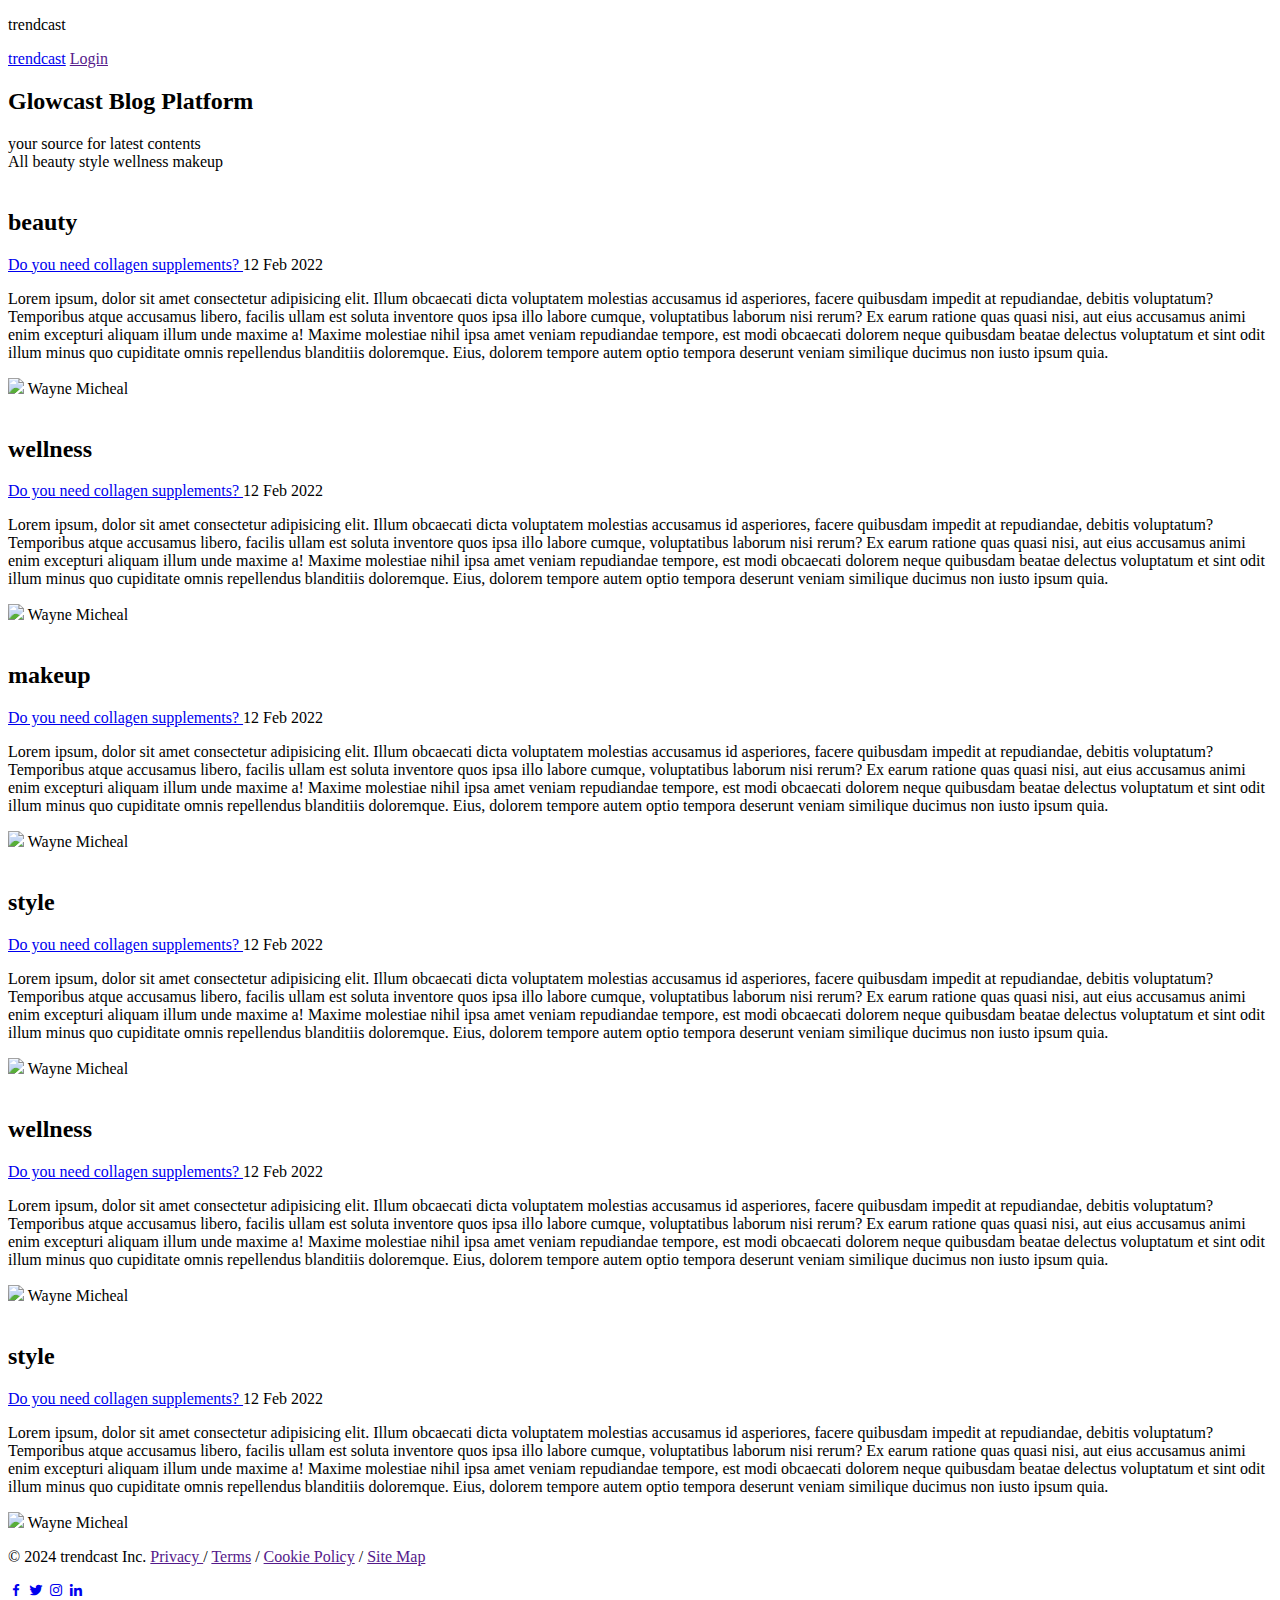
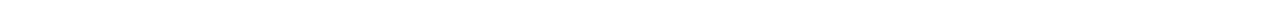
==== index.html @ 67b82cba "Update index.html" ====
<!DOCTYPE html>
<html lang="en">
<head>
    <meta charset="UTF-8">
    <meta name="viewport" content="width=device-width, initial-scale=1.0">
    <title>Responsive Blog Page</title>

    <!-- -- box ---  -->
    <link href='https://unpkg.com/boxicons@2.1.4/css/boxicons.min.css' rel='stylesheet'>

    <link rel="stylesheet" href="css/style.css">
</head>
<body>

    <!-- ---- PRE-LOADER ----  -->
     <div class="preload"  data-preload>
        <div class="circle"></div>
            <p class="text">trendcast</p>        
     </div>

     <!-- ---- header -----  -->

    <header>
        <div class="nav container">
            <a href="index.html" class="logo">trend<span>cast</span></a>
            <a href="" class="login">Login</a>
        </div>
    </header>

    <section class="home" id="home">
           
        <div class="home-text container">
            <h2 class="home-title">Glowcast Blog Platform</h2>
                <span class="home-subtitle">your source for latest contents</span>            
        </div>
    </section>

    <!-- ---- post ------ -->
    <div class="post-filter container">
        <span class="filter-item active-filter" data-filter="all">All</span>
        <span class="filter-item" data-filter="all">beauty</span>
        <span class="filter-item" data-filter="all">style</span>
        <span class="filter-item" data-filter="all">wellness</span>
        <span class="filter-item" data-filter="all">makeup</span>           
       
    </div>
    <section class="post container">
        <div class="post-box beauty">
            <img src="images/photo-2.jpg" alt="" class="post-img">
            <h2 class="category">beauty</h2>
            <a href="post-page.html" class="post-title">
                Do you need collagen supplements?
            </a>
            <span class="post-date">12 Feb 2022</span>
            <p class="post-decription">Lorem ipsum, dolor sit amet consectetur adipisicing elit. Illum obcaecati dicta voluptatem molestias accusamus id asperiores, facere quibusdam impedit at repudiandae, debitis voluptatum? Temporibus atque accusamus libero, facilis ullam est soluta inventore quos ipsa illo labore cumque, voluptatibus laborum nisi rerum? Ex earum ratione quas quasi nisi, aut eius accusamus animi enim excepturi aliquam illum unde maxime a! Maxime molestiae nihil ipsa amet veniam repudiandae tempore, est modi obcaecati dolorem neque quibusdam beatae delectus voluptatum et sint odit illum minus quo cupiditate omnis repellendus blanditiis doloremque. Eius, dolorem tempore autem optio tempora deserunt veniam similique ducimus non iusto ipsum quia.</p>
            <div class="profile">
                <img src="images/profile-4.jpg" class="profile-img">
                <span class="profile-name">Wayne Micheal</span>
            </div>
        </div>
        <div class="post-box style">
            <img src="images/card-3.jpg" alt="" class="post-img">  
            <h2 class="category">wellness</h2>
            <a href="post-page.html" class="post-title">
                Do you need collagen supplements?
            </a>
            <span class="post-date">12 Feb 2022</span>
            <p class="post-decription">Lorem ipsum, dolor sit amet consectetur adipisicing elit. Illum obcaecati dicta voluptatem molestias accusamus id asperiores, facere quibusdam impedit at repudiandae, debitis voluptatum? Temporibus atque accusamus libero, facilis ullam est soluta inventore quos ipsa illo labore cumque, voluptatibus laborum nisi rerum? Ex earum ratione quas quasi nisi, aut eius accusamus animi enim excepturi aliquam illum unde maxime a! Maxime molestiae nihil ipsa amet veniam repudiandae tempore, est modi obcaecati dolorem neque quibusdam beatae delectus voluptatum et sint odit illum minus quo cupiditate omnis repellendus blanditiis doloremque. Eius, dolorem tempore autem optio tempora deserunt veniam similique ducimus non iusto ipsum quia.</p>
            <div class="profile">
                <img src="images/profile-5.jpg" class="profile-img">
                <span class="profile-name">Wayne Micheal</span>
            </div>
        </div>
        <div class="post-box wellness">
            <img src="images/card-6.jpg" alt="" class="post-img">
            <h2 class="category">makeup</h2>
            <a href="post-page.html" class="post-title">
                Do you need collagen supplements?
            </a>
            <span class="post-date">12 Feb 2022</span>
            <p class="post-decription">Lorem ipsum, dolor sit amet consectetur adipisicing elit. Illum obcaecati dicta voluptatem molestias accusamus id asperiores, facere quibusdam impedit at repudiandae, debitis voluptatum? Temporibus atque accusamus libero, facilis ullam est soluta inventore quos ipsa illo labore cumque, voluptatibus laborum nisi rerum? Ex earum ratione quas quasi nisi, aut eius accusamus animi enim excepturi aliquam illum unde maxime a! Maxime molestiae nihil ipsa amet veniam repudiandae tempore, est modi obcaecati dolorem neque quibusdam beatae delectus voluptatum et sint odit illum minus quo cupiditate omnis repellendus blanditiis doloremque. Eius, dolorem tempore autem optio tempora deserunt veniam similique ducimus non iusto ipsum quia.</p>
            <div class="profile">
                <img src="images/profile-3.jpg" class="profile-img">
                <span class="profile-name">Wayne Micheal</span>
            </div>
        </div>
        <div class="post-box makeup">
            <img src="images/card-5.jpg" alt="" class="post-img">
            <h2 class="category">style</h2>
            <a href="post-page.html" class="post-title">
                Do you need collagen supplements? 
            </a>
            <span class="post-date">12 Feb 2022</span>
            <p class="post-decription">Lorem ipsum, dolor sit amet consectetur adipisicing elit. Illum obcaecati dicta voluptatem molestias accusamus id asperiores, facere quibusdam impedit at repudiandae, debitis voluptatum? Temporibus atque accusamus libero, facilis ullam est soluta inventore quos ipsa illo labore cumque, voluptatibus laborum nisi rerum? Ex earum ratione quas quasi nisi, aut eius accusamus animi enim excepturi aliquam illum unde maxime a! Maxime molestiae nihil ipsa amet veniam repudiandae tempore, est modi obcaecati dolorem neque quibusdam beatae delectus voluptatum et sint odit illum minus quo cupiditate omnis repellendus blanditiis doloremque. Eius, dolorem tempore autem optio tempora deserunt veniam similique ducimus non iusto ipsum quia.</p>
            <div class="profile">
                <img src="images/profile-6.jpg" class="profile-img">
                <span class="profile-name">Wayne Micheal</span>
            </div>
        </div>
        <div class="post-box beauty">
            <img src="images/card-7.jpg" alt="" class="post-img">
            <h2 class="category">wellness</h2>
            <a href="post-page.html" class="post-title">
                Do you need collagen supplements?
            </a>
            <span class="post-date">12 Feb 2022</span>
            <p class="post-decription">Lorem ipsum, dolor sit amet consectetur adipisicing elit. Illum obcaecati dicta voluptatem molestias accusamus id asperiores, facere quibusdam impedit at repudiandae, debitis voluptatum? Temporibus atque accusamus libero, facilis ullam est soluta inventore quos ipsa illo labore cumque, voluptatibus laborum nisi rerum? Ex earum ratione quas quasi nisi, aut eius accusamus animi enim excepturi aliquam illum unde maxime a! Maxime molestiae nihil ipsa amet veniam repudiandae tempore, est modi obcaecati dolorem neque quibusdam beatae delectus voluptatum et sint odit illum minus quo cupiditate omnis repellendus blanditiis doloremque. Eius, dolorem tempore autem optio tempora deserunt veniam similique ducimus non iusto ipsum quia.</p>
            <div class="profile">
                <img src="images/profile-2.jpg" class="profile-img">
                <span class="profile-name">Wayne Micheal</span>
            </div>
        </div>
        <div class="post-box beauty">
            <img src="images/card-2.jpg" alt="" class="post-img">
            <h2 class="category">style</h2>
            <a href="post-page.html" class="post-title">
                Do you need collagen supplements?
            </a>
            <span class="post-date">12 Feb 2022</span>
            <p class="post-decription">Lorem ipsum, dolor sit amet consectetur adipisicing elit. Illum obcaecati dicta voluptatem molestias accusamus id asperiores, facere quibusdam impedit at repudiandae, debitis voluptatum? Temporibus atque accusamus libero, facilis ullam est soluta inventore quos ipsa illo labore cumque, voluptatibus laborum nisi rerum? Ex earum ratione quas quasi nisi, aut eius accusamus animi enim excepturi aliquam illum unde maxime a! Maxime molestiae nihil ipsa amet veniam repudiandae tempore, est modi obcaecati dolorem neque quibusdam beatae delectus voluptatum et sint odit illum minus quo cupiditate omnis repellendus blanditiis doloremque. Eius, dolorem tempore autem optio tempora deserunt veniam similique ducimus non iusto ipsum quia.</p>
            <div class="profile">
                <img src="images/profile-4.jpg" class="profile-img">
                <span class="profile-name">Wayne Micheal</span>
            </div>
        </div>
        
    </section>

    <footer >
        <div class="footer container">
            <p>&#169; 2024 trendcast Inc. <a href="">Privacy </a>/ <a href="">Terms</a> / <a href="">Cookie Policy</a> / <a href="">Site Map</a></p>
        <div class="social">
            <a href="#"><i class="bx bxl-facebook"></i></a>
            <a href="#"><i class="bx bxl-twitter"></i></a>
            <a href="#"><i class="bx bxl-instagram"></i></a>
            <a href="#"><i class="bx bxl-linkedin"></i></a>
        </div>
        </div>
        

    </footer>


    <script src="js/app.js"></script>
</body>
</html>
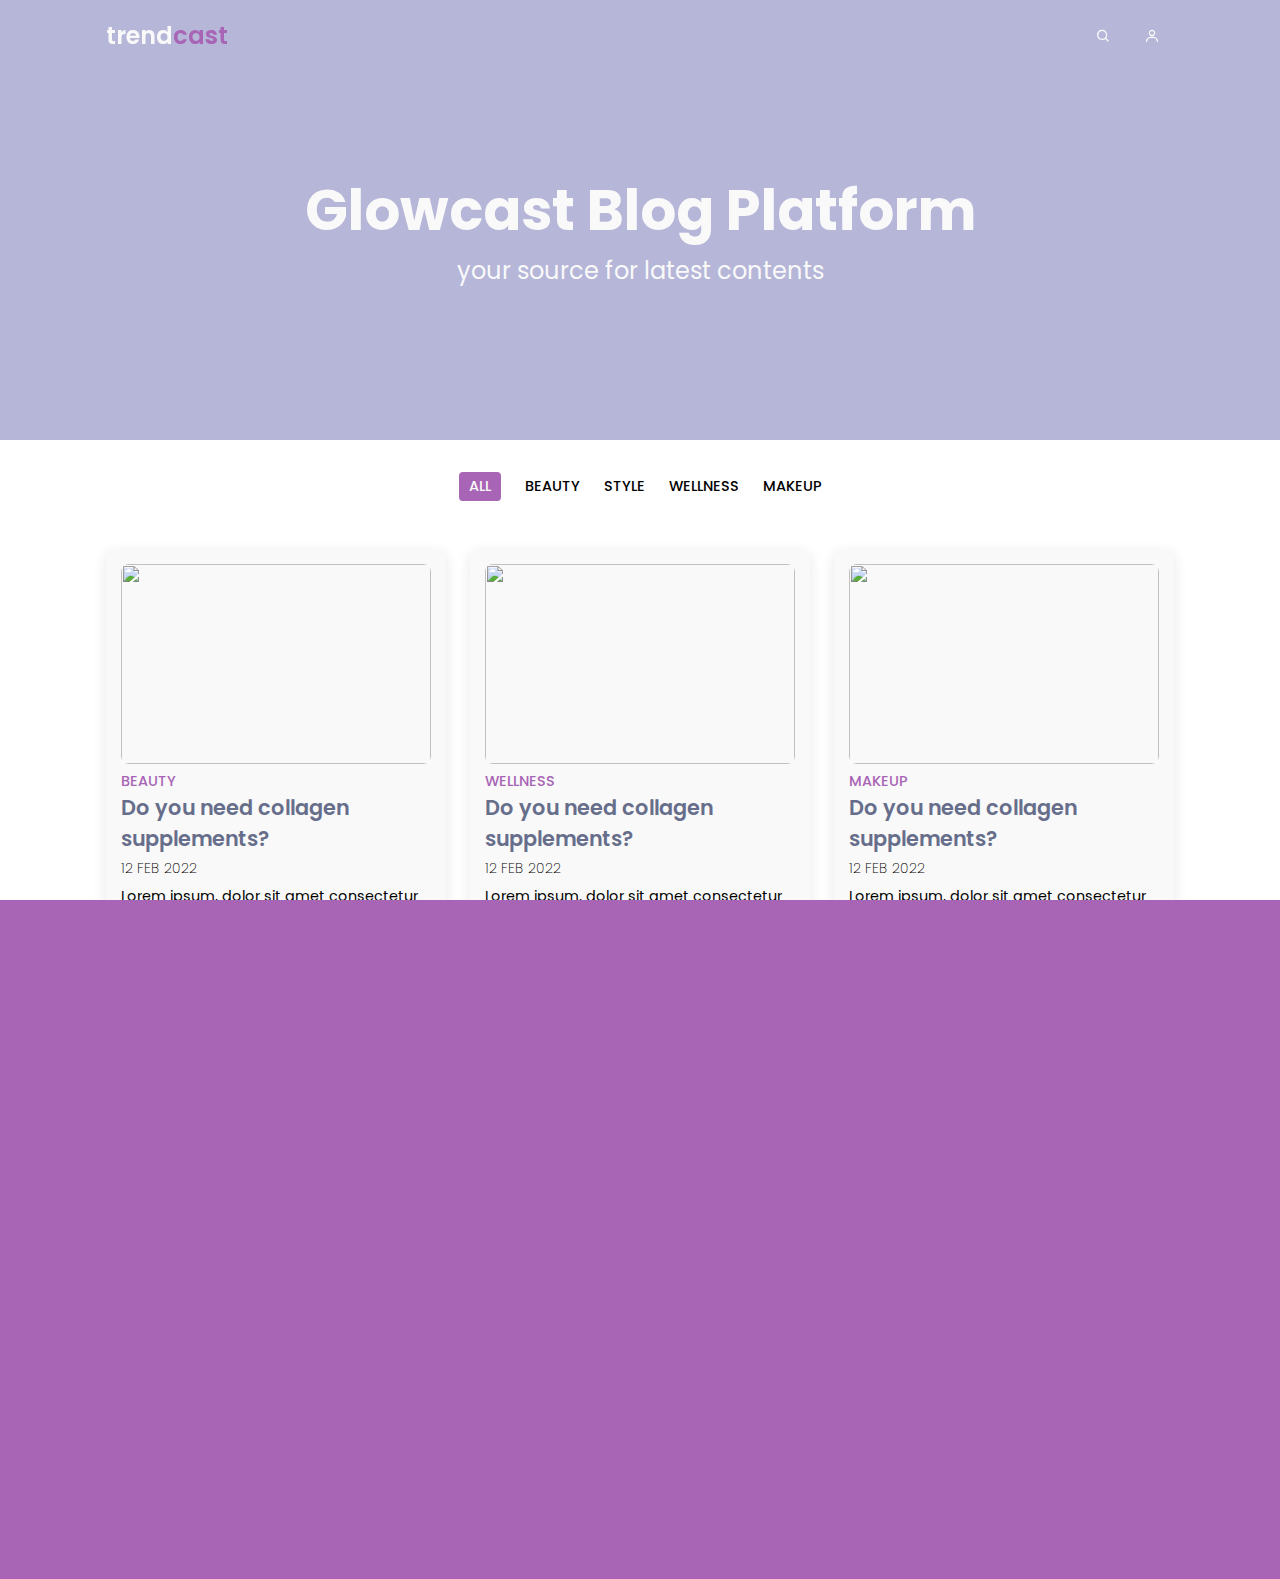
==== commit b76e00c5: "change search and login to icons" ====
--- a/index.html
+++ b/index.html
@@ -6,6 +6,7 @@
     <title>Responsive Blog Page</title>
 
     <!-- -- box ---  -->
+    <link href='https://unpkg.com/boxicons@2.1.4/css/boxicons.min.css' rel='stylesheet'>
     <link href='https://unpkg.com/boxicons@2.1.4/css/boxicons.min.css' rel='stylesheet'>
 
     <link rel="stylesheet" href="css/style.css">
@@ -23,7 +24,12 @@
     <header>
         <div class="nav container">
             <a href="index.html" class="logo">trend<span>cast</span></a>
-            <a href="" class="login">Login</a>
+            <div>                
+                <i class='bx bx-search login'></i>
+                <i class='bx bx-user login'></i>
+               
+            </div>
+            
         </div>
     </header>
 
@@ -134,6 +140,7 @@
             <a href="#"><i class="bx bxl-twitter"></i></a>
             <a href="#"><i class="bx bxl-instagram"></i></a>
             <a href="#"><i class="bx bxl-linkedin"></i></a>
+            <box-icon name='facebook' type='logo' ></box-icon>
         </div>
         </div>
         
--- a/css/style.css
+++ b/css/style.css
@@ -0,0 +1,355 @@
+@import url('https://fonts.googleapis.com/css2?family=Poppins:ital,wght@0,100;0,200;0,300;0,400;0,500;0,600;0,700;0,800;0,900;1,100;1,200;1,300;1,400;1,500;1,600;1,700;1,800;1,900&display=swap');
+
+* {
+    font-family: "Poppins", sans-serif;
+    margin: 0;
+    padding: 0;
+    scroll-behavior: smooth;
+    scroll-padding-top: 2rem;
+    box-sizing: border-box;
+}
+
+
+/* variables */
+:root {
+    --container-color: #b5b6d8; /* Deep Magenta for a bold look */
+    --second-color: #a865b5; /* Turquoise for refreshing accents */
+    --text-color: #676e8b; /* Charcoal for strong readability */
+    --bg-color: #F9F9F9; 
+}
+::selection {
+    color: var(--bg-color);
+    background: var(--second-color);
+}
+a {
+    text-decoration: none;
+
+}
+li {
+    list-style: none;
+}
+img {
+    width: 100%;
+}
+section {
+    padding: 3rem 0 2rem;
+}
+
+/* --------------
+ preload
+ ---------------------*/
+ .preload {
+    position: fixed;
+    top: 0;
+    left: 0;
+    right: 0;
+    bottom: 0;
+    background-color: var(--second-color);
+    z-index: 10;
+    display: grid;
+    place-content: center;
+    justify-items: center;
+    transition: 0.3s ease;
+ }
+
+ .preload > * { transition: 0.3s ease; }
+ .preload.loaded > * {
+    opacity: 0;
+ }
+ .preload.loaded {
+    transition-delay: 250ms;
+    transform: translateY(100%);
+ }
+
+ .circle {
+    width: 112px;
+    height: 112px;
+    border-radius: 50%;
+    border: 3px solid var(--bg-color);
+    border-block-start-color: #333333;
+    margin-block-end: 45px;
+    animation: rotate360 1s linear infinite;
+ }
+ @keyframes rotate360 {
+    0% { transform:  rotate(0);}
+    100% { transform:  rotate(1turn);}
+ }
+
+ .preload .text {
+    background-image: linear-gradient(90deg, transparent 0% 16.66%, #333333 33.33% 50%, transparent 66.66% 75%);
+    background-size: 500%;
+    font-size: calc(2rem + 3w);
+    font-weight: 700;
+    line-height: 1em;
+    text-transform: lowercase;
+    letter-spacing: 16px;
+    padding-inline-start: 16px;
+    -webkit-text-fill-color: var(--bg-color);
+    background-clip: text;
+    -webkit-background-clip: text;
+    -webkit-text-stroke: 0.5px hsla(180, 5%, 12%, 1);
+    animation: loadingText;
+ }
+
+ @keyframes loadingText {
+    0% { background-position: 100%; }
+    100% { background-position: 0%; }
+ }
+
+header{
+    position: fixed;
+    top: 0;
+    left: 0;
+    width: 100%;
+    z-index: 200;
+}
+
+header.shadow{
+    background: var(--bg-color);
+    box-shadow: 0 1px 4px hsl(0, 4% 14% / 10%);
+    transition: 0.4s;
+}
+
+header.shadow .logo{
+    color: var(--text-color);
+}
+
+.container {
+    max-width: 1068px;
+    margin: auto;
+    width: 100%;
+}
+.nav {
+    display: flex;
+    align-items: center;
+    justify-content: space-between;
+    padding: 18px 0;
+}
+.logo {
+    font-size: 1.5rem;
+    font-weight: 600;
+    color: var(--bg-color);
+}
+.logo span {
+    color: var(--second-color);
+}
+
+.login{
+    padding: 8px  14px;
+    /* text-transform: uppercase; */
+    font-weight: 500;
+    border-radius: 4px;
+    /* background: var(--second-color); */
+    color: var(--bg-color);
+}
+.login:hover {
+    background: hsl(24,98%58%);
+    transition: 0.3s;
+}
+
+.home {
+    width: 100%;
+    min-height: 440px;    
+    background: var(--container-color);
+    display: grid;
+    justify-content: center;
+    align-items: center;
+    
+}
+.home-text {
+    color: var(--bg-color);
+    text-align: center;
+}
+.home-title {
+    font-size: 3.5rem;
+}
+.home-subtitle {
+    font-size: 1.5rem;
+    font-weight: 400;
+}
+
+
+.post-filter{
+    display: flex;
+    justify-content: center;
+    align-items: center;
+    column-gap: 1.5rem;
+    margin-top: 2rem !important;
+}
+.filter-item {
+    text-transform: uppercase;
+    font-size: 0.9rem;
+    font-weight: 500;
+    cursor: pointer;
+}
+.active-filter {
+    background: var(--second-color);;
+    color: var(--bg-color);
+    padding: 4px 10px;
+    border-radius: 4px;
+}
+.post {
+    display: grid;
+    grid-template-columns: repeat(auto-fit, minmax(280px, auto));
+    justify-content: center;
+    gap: 1.5rem;
+}
+.post-box {
+    background: var(--bg-color);
+    box-shadow: 0 4px 14px hsl(355deg 25% 15% / 10%);
+    padding: 15px;
+    border-radius: 0.5rem;
+}
+.post-img {
+    width: 100%;
+    height: 200px;
+    object-fit: cover;
+    object-position: center;
+    border-radius: 0.5rem;
+}
+.category {
+    font-size: 0.9rem;
+    font-weight: 500;
+    text-transform: uppercase;
+    color: var(--second-color);
+}
+.post-title {
+    font-size: 1.3rem;
+    font-weight: 600;
+    color: var(--text-color);
+    /*  to remain title in 2 lines */
+    display: -webkit-box;
+    -webkit-line-clamp: 2;
+    -webkit-box-orient: vertical;
+    overflow: hidden;
+}
+
+.post-date {
+    display: flex;
+    font-size: 0.875rem;
+    text-transform: uppercase;
+    font-weight: 200;
+    margin-top: 4px;
+
+}
+.post-decription {
+    font-size: 0.9rem;
+    line-height: 1.5rem;
+    margin: 5px 0 10px;
+    /*  to remain description in 4 lines */
+    display: -webkit-box;
+    -webkit-line-clamp: 2;
+    -webkit-box-orient: vertical;
+    overflow: hidden;
+}
+.profile {
+    display: flex;
+    align-items: center;
+    gap: 10px;
+}
+.profile-img{
+    width: 35px;
+    height: 35px;
+    border-radius: 50%;
+    object-fit: cover;
+    object-position: center;
+    border: 2px solid var(--second-color);
+}
+.profile-name{
+    text-transform: uppercase;
+    font-size: 0.82rem;
+    font-weight: 500;
+}
+
+
+/* ---- fix the footer -----  */
+footer{
+    
+    background: #999;
+    width: 100%;
+    
+}
+.footer {      
+    display: flex;
+    justify-content: space-between;
+    align-items: center;
+    padding: 30px 0;
+}
+.footer p {
+    font-size: 0.938rem;
+
+}
+.footer .social {
+    display: flex;
+    align-items: center;
+    column-gap: 1rem;
+}
+.footer .social .bx{
+    font-size: 1.4rem;
+    color: var(--text-color);
+
+}
+.footer .social .bx:hover{
+    color: var(--second-color);
+    transition: 0.3s all linear;
+}
+
+/*  post page */
+.post-header {
+    width: 100%;
+    height: 500px;
+    background: var(--container-color);
+}
+.post-container {
+    max-width: 800px;
+    margin: auto;
+    width: 100%;    
+}
+.header-content{
+    display: flex;
+    flex-direction: column;
+    align-items: center;
+    margin-top: 4rem !important;
+}
+.back-home {
+    color: var(--second-color);
+    font-size: 0.9rem;
+}
+.header-title{
+    width: 90%;
+    font-size: 2.6rem;
+    color: var(--bg-color);
+    text-align: center;
+    margin-bottom: 1rem;
+}
+
+.header-img {
+    width: 100%;
+    height: 420px;
+    object-fit: cover;
+    object-position: center;
+}
+
+.post-content {
+    margin-top: 10rem !important;
+}
+.sub-heading{
+    font-size: 1.2rem;
+}
+.post-text {
+    font-size: 1rem;
+    line-height: 1.7rem;
+    margin: 1rem 0;
+    text-align: justify;
+}
+
+/*   Share */
+.share {
+    display: flex;
+    flex-direction: column;
+    align-items: center;
+    row-gap: 1rem;
+}
+.share-title{
+    font-size: 1.1rem;
+}
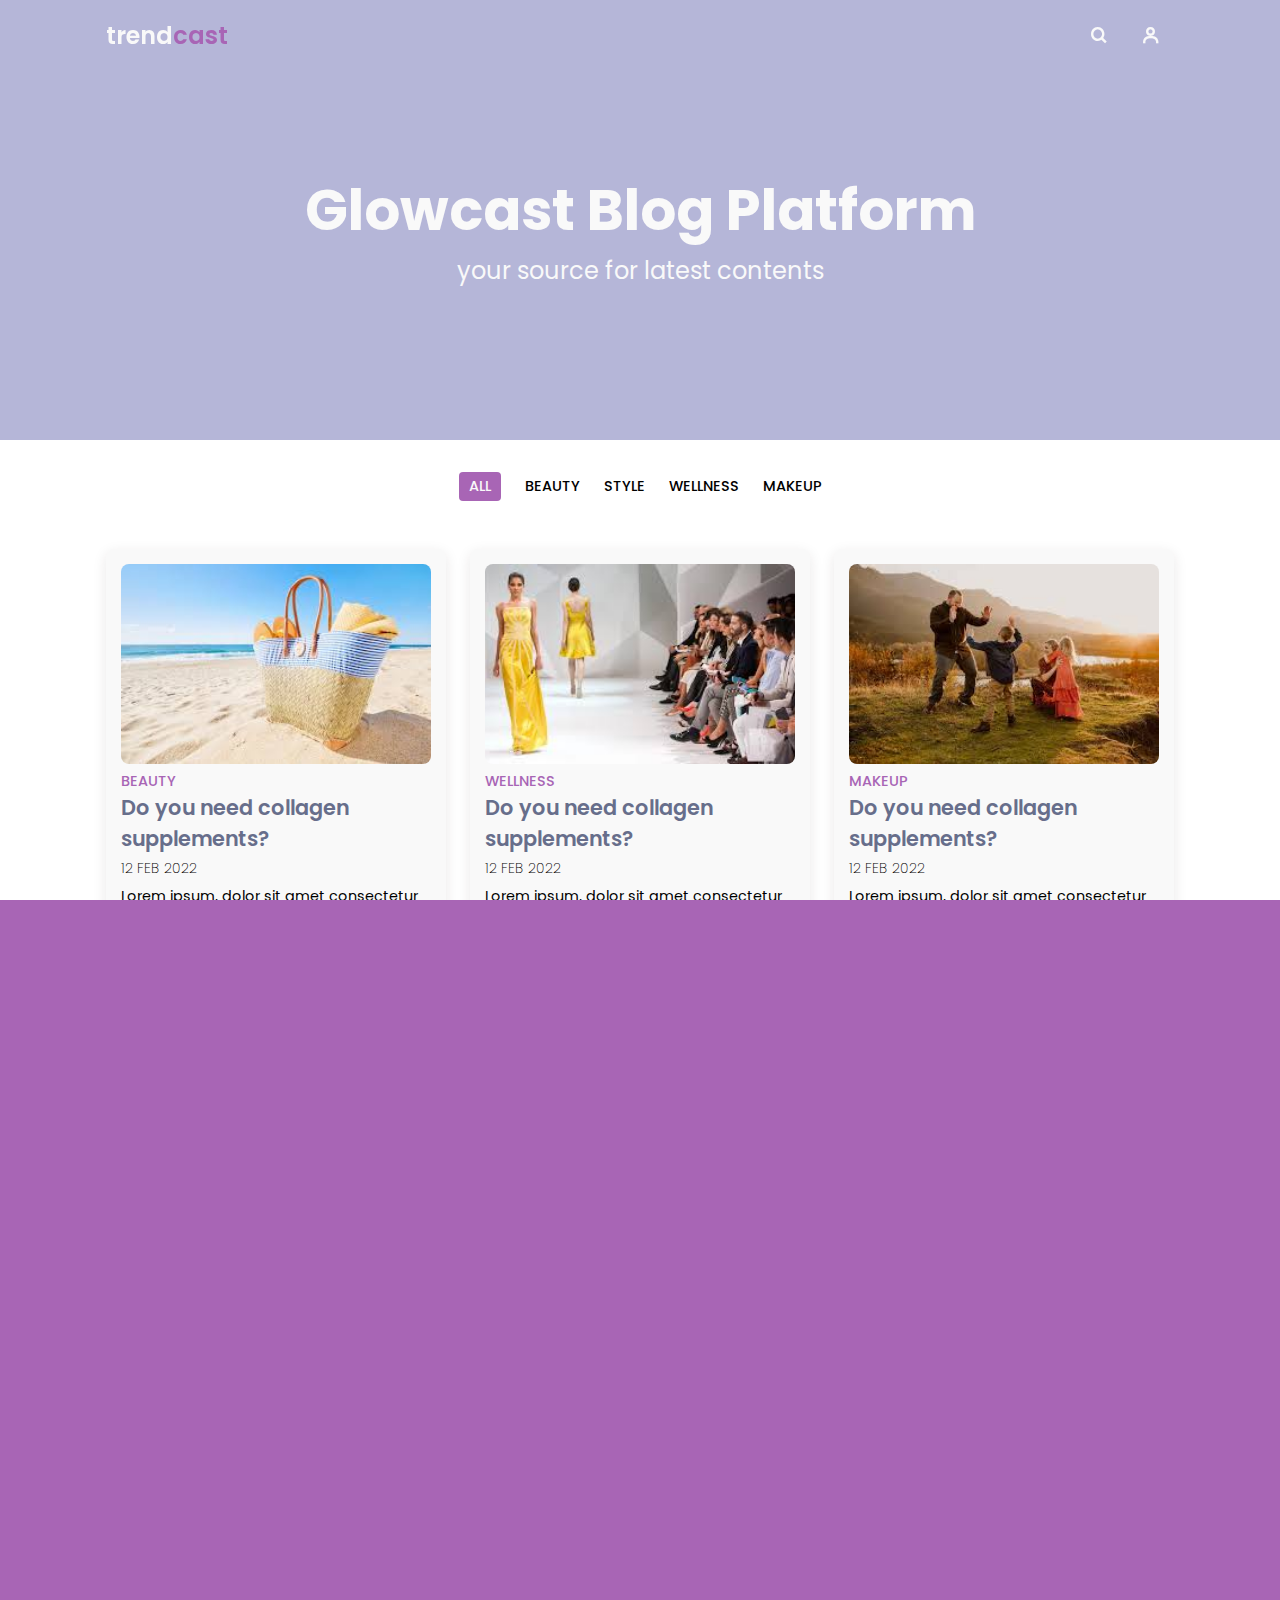
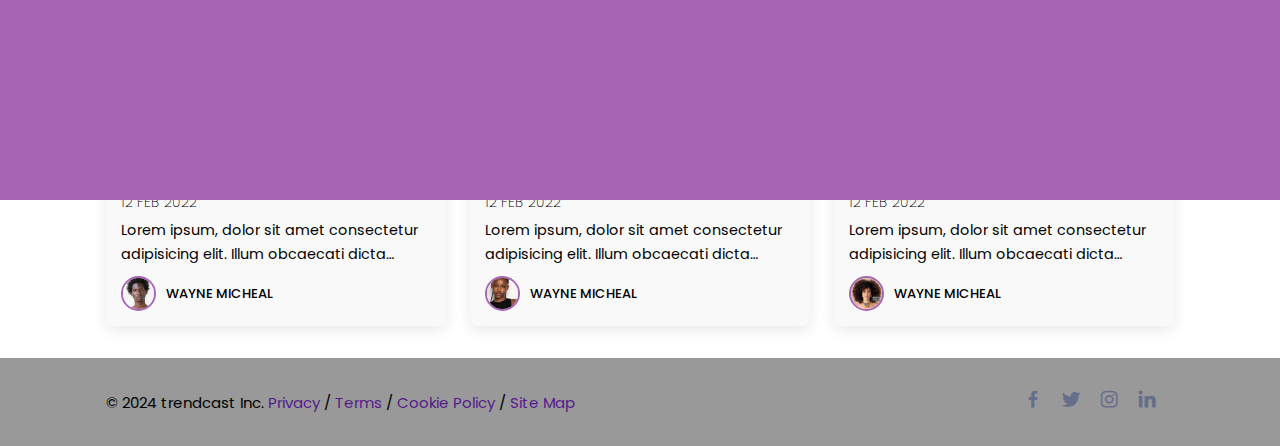
==== commit a72dce57: "add images" ====
--- a/index.html
+++ b/index.html
@@ -52,7 +52,7 @@
     </div>
     <section class="post container">
         <div class="post-box beauty">
-            <img src="images/photo-2.jpg" alt="" class="post-img">
+            <img src="images/card-1.jpg" alt="" class="post-img">
             <h2 class="category">beauty</h2>
             <a href="post-page.html" class="post-title">
                 Do you need collagen supplements?
@@ -60,12 +60,12 @@
             <span class="post-date">12 Feb 2022</span>
             <p class="post-decription">Lorem ipsum, dolor sit amet consectetur adipisicing elit. Illum obcaecati dicta voluptatem molestias accusamus id asperiores, facere quibusdam impedit at repudiandae, debitis voluptatum? Temporibus atque accusamus libero, facilis ullam est soluta inventore quos ipsa illo labore cumque, voluptatibus laborum nisi rerum? Ex earum ratione quas quasi nisi, aut eius accusamus animi enim excepturi aliquam illum unde maxime a! Maxime molestiae nihil ipsa amet veniam repudiandae tempore, est modi obcaecati dolorem neque quibusdam beatae delectus voluptatum et sint odit illum minus quo cupiditate omnis repellendus blanditiis doloremque. Eius, dolorem tempore autem optio tempora deserunt veniam similique ducimus non iusto ipsum quia.</p>
             <div class="profile">
-                <img src="images/profile-4.jpg" class="profile-img">
+                <img src="images/profile-1.jpg" class="profile-img">
                 <span class="profile-name">Wayne Micheal</span>
             </div>
         </div>
         <div class="post-box style">
-            <img src="images/card-3.jpg" alt="" class="post-img">  
+            <img src="images/card-2.jpg" alt="" class="post-img">  
             <h2 class="category">wellness</h2>
             <a href="post-page.html" class="post-title">
                 Do you need collagen supplements?
@@ -73,12 +73,12 @@
             <span class="post-date">12 Feb 2022</span>
             <p class="post-decription">Lorem ipsum, dolor sit amet consectetur adipisicing elit. Illum obcaecati dicta voluptatem molestias accusamus id asperiores, facere quibusdam impedit at repudiandae, debitis voluptatum? Temporibus atque accusamus libero, facilis ullam est soluta inventore quos ipsa illo labore cumque, voluptatibus laborum nisi rerum? Ex earum ratione quas quasi nisi, aut eius accusamus animi enim excepturi aliquam illum unde maxime a! Maxime molestiae nihil ipsa amet veniam repudiandae tempore, est modi obcaecati dolorem neque quibusdam beatae delectus voluptatum et sint odit illum minus quo cupiditate omnis repellendus blanditiis doloremque. Eius, dolorem tempore autem optio tempora deserunt veniam similique ducimus non iusto ipsum quia.</p>
             <div class="profile">
-                <img src="images/profile-5.jpg" class="profile-img">
+                <img src="images/profile-2.jpg" class="profile-img">
                 <span class="profile-name">Wayne Micheal</span>
             </div>
         </div>
         <div class="post-box wellness">
-            <img src="images/card-6.jpg" alt="" class="post-img">
+            <img src="images/card-4.jpg" alt="" class="post-img">
             <h2 class="category">makeup</h2>
             <a href="post-page.html" class="post-title">
                 Do you need collagen supplements?
@@ -91,7 +91,7 @@
             </div>
         </div>
         <div class="post-box makeup">
-            <img src="images/card-5.jpg" alt="" class="post-img">
+            <img src="images/card-9.jpg" alt="" class="post-img">
             <h2 class="category">style</h2>
             <a href="post-page.html" class="post-title">
                 Do you need collagen supplements? 
@@ -99,7 +99,46 @@
             <span class="post-date">12 Feb 2022</span>
             <p class="post-decription">Lorem ipsum, dolor sit amet consectetur adipisicing elit. Illum obcaecati dicta voluptatem molestias accusamus id asperiores, facere quibusdam impedit at repudiandae, debitis voluptatum? Temporibus atque accusamus libero, facilis ullam est soluta inventore quos ipsa illo labore cumque, voluptatibus laborum nisi rerum? Ex earum ratione quas quasi nisi, aut eius accusamus animi enim excepturi aliquam illum unde maxime a! Maxime molestiae nihil ipsa amet veniam repudiandae tempore, est modi obcaecati dolorem neque quibusdam beatae delectus voluptatum et sint odit illum minus quo cupiditate omnis repellendus blanditiis doloremque. Eius, dolorem tempore autem optio tempora deserunt veniam similique ducimus non iusto ipsum quia.</p>
             <div class="profile">
+                <img src="images/profile-4.jpg" class="profile-img">
+                <span class="profile-name">Wayne Micheal</span>
+            </div>
+        </div>
+        <div class="post-box beauty">
+            <img src="images/card-5.jpg" alt="" class="post-img">
+            <h2 class="category">wellness</h2>
+            <a href="post-page.html" class="post-title">
+                Do you need collagen supplements?
+            </a>
+            <span class="post-date">12 Feb 2022</span>
+            <p class="post-decription">Lorem ipsum, dolor sit amet consectetur adipisicing elit. Illum obcaecati dicta voluptatem molestias accusamus id asperiores, facere quibusdam impedit at repudiandae, debitis voluptatum? Temporibus atque accusamus libero, facilis ullam est soluta inventore quos ipsa illo labore cumque, voluptatibus laborum nisi rerum? Ex earum ratione quas quasi nisi, aut eius accusamus animi enim excepturi aliquam illum unde maxime a! Maxime molestiae nihil ipsa amet veniam repudiandae tempore, est modi obcaecati dolorem neque quibusdam beatae delectus voluptatum et sint odit illum minus quo cupiditate omnis repellendus blanditiis doloremque. Eius, dolorem tempore autem optio tempora deserunt veniam similique ducimus non iusto ipsum quia.</p>
+            <div class="profile">
+                <img src="images/profile-5.jpg" class="profile-img">
+                <span class="profile-name">Wayne Micheal</span>
+            </div>
+        </div>
+        <div class="post-box beauty">
+            <img src="images/card-6.jpg" alt="" class="post-img">
+            <h2 class="category">style</h2>
+            <a href="post-page.html" class="post-title">
+                Do you need collagen supplements?
+            </a>
+            <span class="post-date">12 Feb 2022</span>
+            <p class="post-decription">Lorem ipsum, dolor sit amet consectetur adipisicing elit. Illum obcaecati dicta voluptatem molestias accusamus id asperiores, facere quibusdam impedit at repudiandae, debitis voluptatum? Temporibus atque accusamus libero, facilis ullam est soluta inventore quos ipsa illo labore cumque, voluptatibus laborum nisi rerum? Ex earum ratione quas quasi nisi, aut eius accusamus animi enim excepturi aliquam illum unde maxime a! Maxime molestiae nihil ipsa amet veniam repudiandae tempore, est modi obcaecati dolorem neque quibusdam beatae delectus voluptatum et sint odit illum minus quo cupiditate omnis repellendus blanditiis doloremque. Eius, dolorem tempore autem optio tempora deserunt veniam similique ducimus non iusto ipsum quia.</p>
+            <div class="profile">
                 <img src="images/profile-6.jpg" class="profile-img">
+                <span class="profile-name">Wayne Micheal</span>
+            </div>
+        </div>
+         <div class="post-box makeup">
+            <img src="images/card-9.jpg" alt="" class="post-img">
+            <h2 class="category">style</h2>
+            <a href="post-page.html" class="post-title">
+                Do you need collagen supplements? 
+            </a>
+            <span class="post-date">12 Feb 2022</span>
+            <p class="post-decription">Lorem ipsum, dolor sit amet consectetur adipisicing elit. Illum obcaecati dicta voluptatem molestias accusamus id asperiores, facere quibusdam impedit at repudiandae, debitis voluptatum? Temporibus atque accusamus libero, facilis ullam est soluta inventore quos ipsa illo labore cumque, voluptatibus laborum nisi rerum? Ex earum ratione quas quasi nisi, aut eius accusamus animi enim excepturi aliquam illum unde maxime a! Maxime molestiae nihil ipsa amet veniam repudiandae tempore, est modi obcaecati dolorem neque quibusdam beatae delectus voluptatum et sint odit illum minus quo cupiditate omnis repellendus blanditiis doloremque. Eius, dolorem tempore autem optio tempora deserunt veniam similique ducimus non iusto ipsum quia.</p>
+            <div class="profile">
+                <img src="images/profile-4.jpg" class="profile-img">
                 <span class="profile-name">Wayne Micheal</span>
             </div>
         </div>
@@ -112,12 +151,12 @@
             <span class="post-date">12 Feb 2022</span>
             <p class="post-decription">Lorem ipsum, dolor sit amet consectetur adipisicing elit. Illum obcaecati dicta voluptatem molestias accusamus id asperiores, facere quibusdam impedit at repudiandae, debitis voluptatum? Temporibus atque accusamus libero, facilis ullam est soluta inventore quos ipsa illo labore cumque, voluptatibus laborum nisi rerum? Ex earum ratione quas quasi nisi, aut eius accusamus animi enim excepturi aliquam illum unde maxime a! Maxime molestiae nihil ipsa amet veniam repudiandae tempore, est modi obcaecati dolorem neque quibusdam beatae delectus voluptatum et sint odit illum minus quo cupiditate omnis repellendus blanditiis doloremque. Eius, dolorem tempore autem optio tempora deserunt veniam similique ducimus non iusto ipsum quia.</p>
             <div class="profile">
-                <img src="images/profile-2.jpg" class="profile-img">
+                <img src="images/profile-8.jpg" class="profile-img">
                 <span class="profile-name">Wayne Micheal</span>
             </div>
         </div>
         <div class="post-box beauty">
-            <img src="images/card-2.jpg" alt="" class="post-img">
+            <img src="images/card-8.jpg" alt="" class="post-img">
             <h2 class="category">style</h2>
             <a href="post-page.html" class="post-title">
                 Do you need collagen supplements?
@@ -125,11 +164,10 @@
             <span class="post-date">12 Feb 2022</span>
             <p class="post-decription">Lorem ipsum, dolor sit amet consectetur adipisicing elit. Illum obcaecati dicta voluptatem molestias accusamus id asperiores, facere quibusdam impedit at repudiandae, debitis voluptatum? Temporibus atque accusamus libero, facilis ullam est soluta inventore quos ipsa illo labore cumque, voluptatibus laborum nisi rerum? Ex earum ratione quas quasi nisi, aut eius accusamus animi enim excepturi aliquam illum unde maxime a! Maxime molestiae nihil ipsa amet veniam repudiandae tempore, est modi obcaecati dolorem neque quibusdam beatae delectus voluptatum et sint odit illum minus quo cupiditate omnis repellendus blanditiis doloremque. Eius, dolorem tempore autem optio tempora deserunt veniam similique ducimus non iusto ipsum quia.</p>
             <div class="profile">
-                <img src="images/profile-4.jpg" class="profile-img">
+                <img src="images/profile-9.jpg" class="profile-img">
                 <span class="profile-name">Wayne Micheal</span>
             </div>
         </div>
-        
     </section>
 
     <footer >
--- a/css/style.css
+++ b/css/style.css
@@ -106,11 +106,14 @@
 
 header.shadow{
     background: var(--bg-color);
-    box-shadow: 0 1px 4px hsl(0, 4% 14% / 10%);
+    box-shadow: 0 1px 8px hsl(0, 4% 14% / 10%);
     transition: 0.4s;
 }
 
 header.shadow .logo{
+    color: var(--text-color);
+}
+header.shadow .login{
     color: var(--text-color);
 }
 
@@ -136,8 +139,9 @@
 
 .login{
     padding: 8px  14px;
+    font-size: 1.2rem;
     /* text-transform: uppercase; */
-    font-weight: 500;
+    font-weight: 900;
     border-radius: 4px;
     /* background: var(--second-color); */
     color: var(--bg-color);
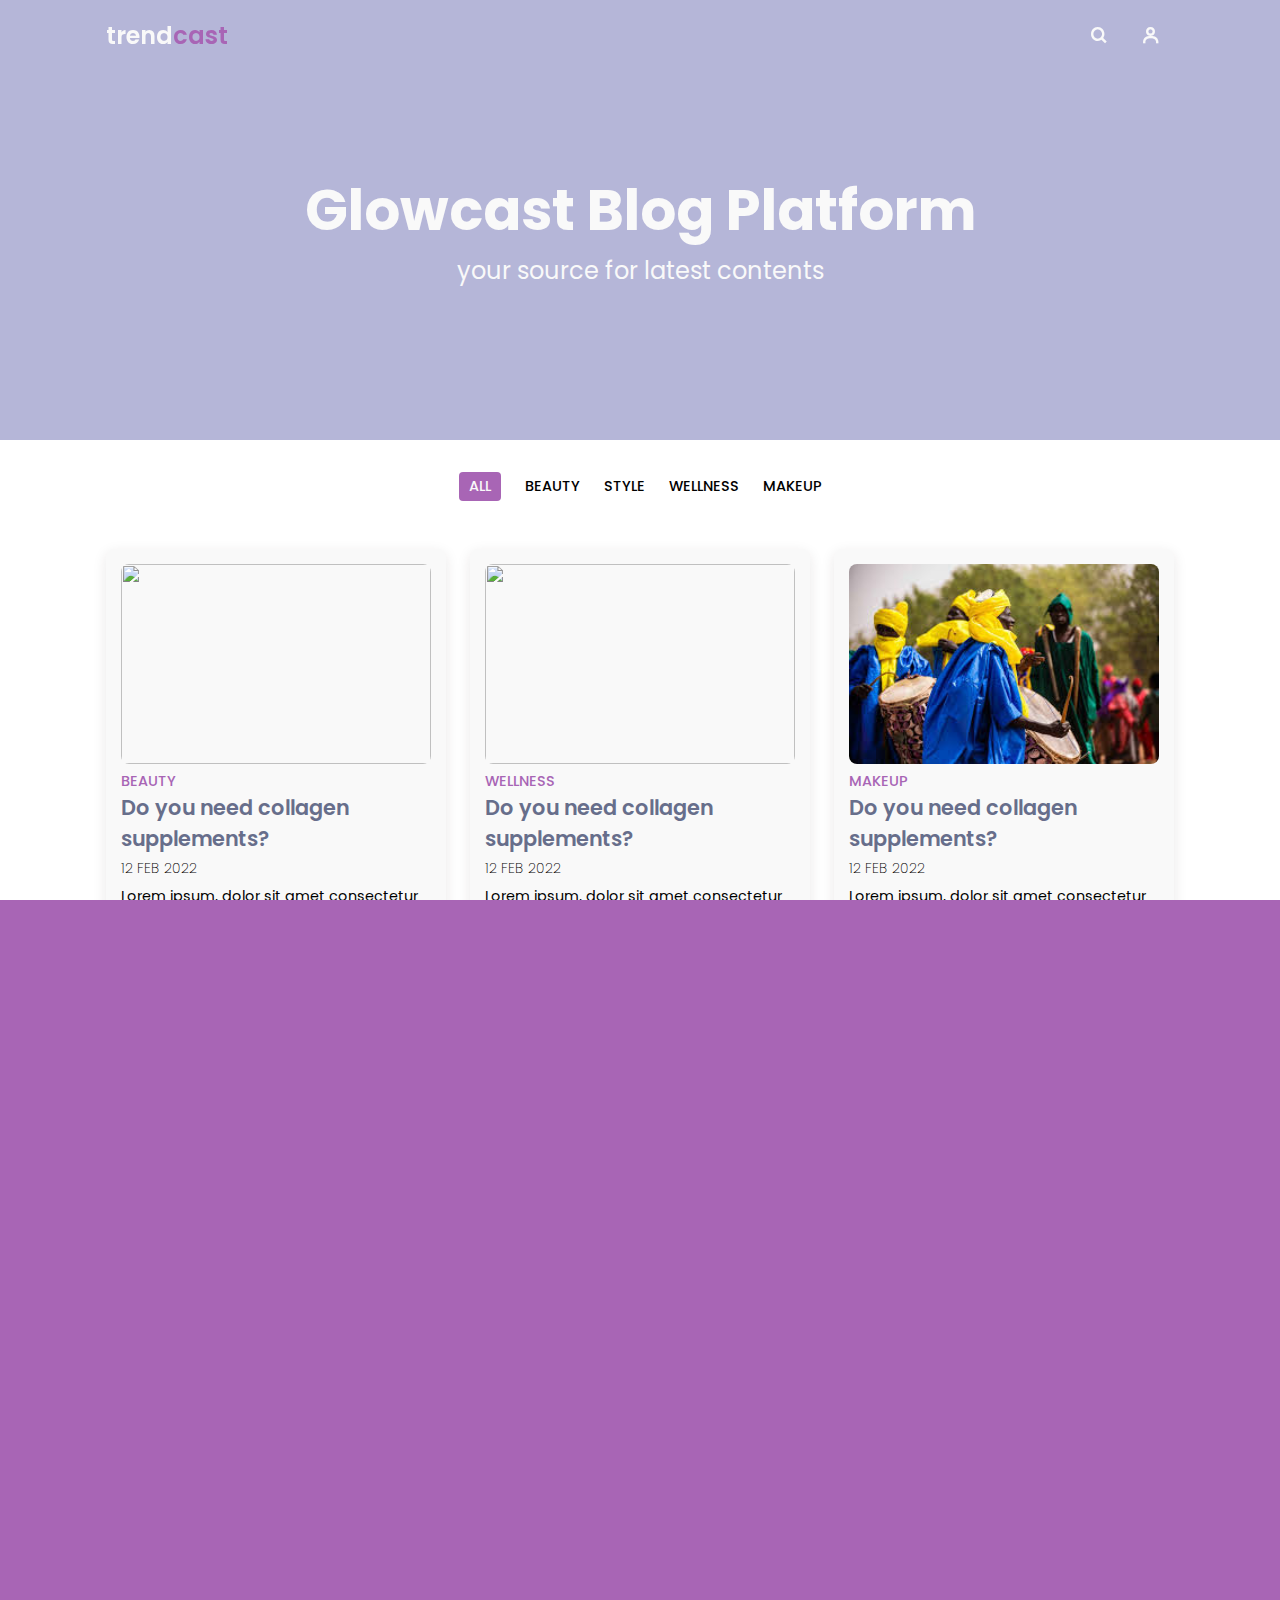
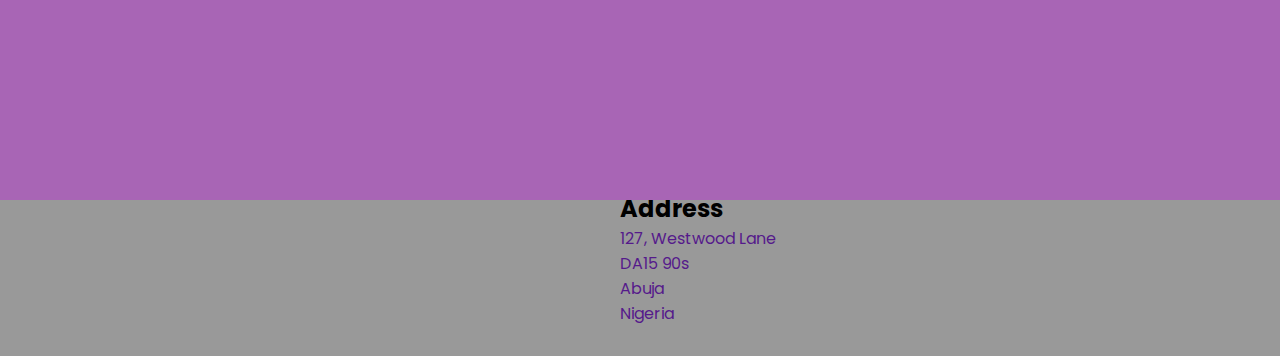
==== commit 030cfc1f: "Update index.html" ====
--- a/index.html
+++ b/index.html
@@ -3,7 +3,8 @@
 <head>
     <meta charset="UTF-8">
     <meta name="viewport" content="width=device-width, initial-scale=1.0">
-    <title>Responsive Blog Page</title>
+    <link rel="icon" href="icon_path" type="image/icon type">
+    <title>trendcast blog</title>
 
     <!-- -- box ---  -->
     <link href='https://unpkg.com/boxicons@2.1.4/css/boxicons.min.css' rel='stylesheet'>
@@ -52,7 +53,7 @@
     </div>
     <section class="post container">
         <div class="post-box beauty">
-            <img src="images/card-1.jpg" alt="" class="post-img">
+            <img src="images/photo-2.jpg" alt="" class="post-img">
             <h2 class="category">beauty</h2>
             <a href="post-page.html" class="post-title">
                 Do you need collagen supplements?
@@ -60,12 +61,12 @@
             <span class="post-date">12 Feb 2022</span>
             <p class="post-decription">Lorem ipsum, dolor sit amet consectetur adipisicing elit. Illum obcaecati dicta voluptatem molestias accusamus id asperiores, facere quibusdam impedit at repudiandae, debitis voluptatum? Temporibus atque accusamus libero, facilis ullam est soluta inventore quos ipsa illo labore cumque, voluptatibus laborum nisi rerum? Ex earum ratione quas quasi nisi, aut eius accusamus animi enim excepturi aliquam illum unde maxime a! Maxime molestiae nihil ipsa amet veniam repudiandae tempore, est modi obcaecati dolorem neque quibusdam beatae delectus voluptatum et sint odit illum minus quo cupiditate omnis repellendus blanditiis doloremque. Eius, dolorem tempore autem optio tempora deserunt veniam similique ducimus non iusto ipsum quia.</p>
             <div class="profile">
-                <img src="images/profile-1.jpg" class="profile-img">
+                <img src="images/profile-4.jpg" class="profile-img">
                 <span class="profile-name">Wayne Micheal</span>
             </div>
         </div>
         <div class="post-box style">
-            <img src="images/card-2.jpg" alt="" class="post-img">  
+            <img src="images/card-3.jpg" alt="" class="post-img">  
             <h2 class="category">wellness</h2>
             <a href="post-page.html" class="post-title">
                 Do you need collagen supplements?
@@ -73,12 +74,12 @@
             <span class="post-date">12 Feb 2022</span>
             <p class="post-decription">Lorem ipsum, dolor sit amet consectetur adipisicing elit. Illum obcaecati dicta voluptatem molestias accusamus id asperiores, facere quibusdam impedit at repudiandae, debitis voluptatum? Temporibus atque accusamus libero, facilis ullam est soluta inventore quos ipsa illo labore cumque, voluptatibus laborum nisi rerum? Ex earum ratione quas quasi nisi, aut eius accusamus animi enim excepturi aliquam illum unde maxime a! Maxime molestiae nihil ipsa amet veniam repudiandae tempore, est modi obcaecati dolorem neque quibusdam beatae delectus voluptatum et sint odit illum minus quo cupiditate omnis repellendus blanditiis doloremque. Eius, dolorem tempore autem optio tempora deserunt veniam similique ducimus non iusto ipsum quia.</p>
             <div class="profile">
-                <img src="images/profile-2.jpg" class="profile-img">
+                <img src="images/profile-5.jpg" class="profile-img">
                 <span class="profile-name">Wayne Micheal</span>
             </div>
         </div>
         <div class="post-box wellness">
-            <img src="images/card-4.jpg" alt="" class="post-img">
+            <img src="images/card-6.jpg" alt="" class="post-img">
             <h2 class="category">makeup</h2>
             <a href="post-page.html" class="post-title">
                 Do you need collagen supplements?
@@ -91,7 +92,7 @@
             </div>
         </div>
         <div class="post-box makeup">
-            <img src="images/card-9.jpg" alt="" class="post-img">
+            <img src="images/card-5.jpg" alt="" class="post-img">
             <h2 class="category">style</h2>
             <a href="post-page.html" class="post-title">
                 Do you need collagen supplements? 
@@ -99,46 +100,7 @@
             <span class="post-date">12 Feb 2022</span>
             <p class="post-decription">Lorem ipsum, dolor sit amet consectetur adipisicing elit. Illum obcaecati dicta voluptatem molestias accusamus id asperiores, facere quibusdam impedit at repudiandae, debitis voluptatum? Temporibus atque accusamus libero, facilis ullam est soluta inventore quos ipsa illo labore cumque, voluptatibus laborum nisi rerum? Ex earum ratione quas quasi nisi, aut eius accusamus animi enim excepturi aliquam illum unde maxime a! Maxime molestiae nihil ipsa amet veniam repudiandae tempore, est modi obcaecati dolorem neque quibusdam beatae delectus voluptatum et sint odit illum minus quo cupiditate omnis repellendus blanditiis doloremque. Eius, dolorem tempore autem optio tempora deserunt veniam similique ducimus non iusto ipsum quia.</p>
             <div class="profile">
-                <img src="images/profile-4.jpg" class="profile-img">
-                <span class="profile-name">Wayne Micheal</span>
-            </div>
-        </div>
-        <div class="post-box beauty">
-            <img src="images/card-5.jpg" alt="" class="post-img">
-            <h2 class="category">wellness</h2>
-            <a href="post-page.html" class="post-title">
-                Do you need collagen supplements?
-            </a>
-            <span class="post-date">12 Feb 2022</span>
-            <p class="post-decription">Lorem ipsum, dolor sit amet consectetur adipisicing elit. Illum obcaecati dicta voluptatem molestias accusamus id asperiores, facere quibusdam impedit at repudiandae, debitis voluptatum? Temporibus atque accusamus libero, facilis ullam est soluta inventore quos ipsa illo labore cumque, voluptatibus laborum nisi rerum? Ex earum ratione quas quasi nisi, aut eius accusamus animi enim excepturi aliquam illum unde maxime a! Maxime molestiae nihil ipsa amet veniam repudiandae tempore, est modi obcaecati dolorem neque quibusdam beatae delectus voluptatum et sint odit illum minus quo cupiditate omnis repellendus blanditiis doloremque. Eius, dolorem tempore autem optio tempora deserunt veniam similique ducimus non iusto ipsum quia.</p>
-            <div class="profile">
-                <img src="images/profile-5.jpg" class="profile-img">
-                <span class="profile-name">Wayne Micheal</span>
-            </div>
-        </div>
-        <div class="post-box beauty">
-            <img src="images/card-6.jpg" alt="" class="post-img">
-            <h2 class="category">style</h2>
-            <a href="post-page.html" class="post-title">
-                Do you need collagen supplements?
-            </a>
-            <span class="post-date">12 Feb 2022</span>
-            <p class="post-decription">Lorem ipsum, dolor sit amet consectetur adipisicing elit. Illum obcaecati dicta voluptatem molestias accusamus id asperiores, facere quibusdam impedit at repudiandae, debitis voluptatum? Temporibus atque accusamus libero, facilis ullam est soluta inventore quos ipsa illo labore cumque, voluptatibus laborum nisi rerum? Ex earum ratione quas quasi nisi, aut eius accusamus animi enim excepturi aliquam illum unde maxime a! Maxime molestiae nihil ipsa amet veniam repudiandae tempore, est modi obcaecati dolorem neque quibusdam beatae delectus voluptatum et sint odit illum minus quo cupiditate omnis repellendus blanditiis doloremque. Eius, dolorem tempore autem optio tempora deserunt veniam similique ducimus non iusto ipsum quia.</p>
-            <div class="profile">
                 <img src="images/profile-6.jpg" class="profile-img">
-                <span class="profile-name">Wayne Micheal</span>
-            </div>
-        </div>
-         <div class="post-box makeup">
-            <img src="images/card-9.jpg" alt="" class="post-img">
-            <h2 class="category">style</h2>
-            <a href="post-page.html" class="post-title">
-                Do you need collagen supplements? 
-            </a>
-            <span class="post-date">12 Feb 2022</span>
-            <p class="post-decription">Lorem ipsum, dolor sit amet consectetur adipisicing elit. Illum obcaecati dicta voluptatem molestias accusamus id asperiores, facere quibusdam impedit at repudiandae, debitis voluptatum? Temporibus atque accusamus libero, facilis ullam est soluta inventore quos ipsa illo labore cumque, voluptatibus laborum nisi rerum? Ex earum ratione quas quasi nisi, aut eius accusamus animi enim excepturi aliquam illum unde maxime a! Maxime molestiae nihil ipsa amet veniam repudiandae tempore, est modi obcaecati dolorem neque quibusdam beatae delectus voluptatum et sint odit illum minus quo cupiditate omnis repellendus blanditiis doloremque. Eius, dolorem tempore autem optio tempora deserunt veniam similique ducimus non iusto ipsum quia.</p>
-            <div class="profile">
-                <img src="images/profile-4.jpg" class="profile-img">
                 <span class="profile-name">Wayne Micheal</span>
             </div>
         </div>
@@ -151,12 +113,12 @@
             <span class="post-date">12 Feb 2022</span>
             <p class="post-decription">Lorem ipsum, dolor sit amet consectetur adipisicing elit. Illum obcaecati dicta voluptatem molestias accusamus id asperiores, facere quibusdam impedit at repudiandae, debitis voluptatum? Temporibus atque accusamus libero, facilis ullam est soluta inventore quos ipsa illo labore cumque, voluptatibus laborum nisi rerum? Ex earum ratione quas quasi nisi, aut eius accusamus animi enim excepturi aliquam illum unde maxime a! Maxime molestiae nihil ipsa amet veniam repudiandae tempore, est modi obcaecati dolorem neque quibusdam beatae delectus voluptatum et sint odit illum minus quo cupiditate omnis repellendus blanditiis doloremque. Eius, dolorem tempore autem optio tempora deserunt veniam similique ducimus non iusto ipsum quia.</p>
             <div class="profile">
-                <img src="images/profile-8.jpg" class="profile-img">
+                <img src="images/profile-2.jpg" class="profile-img">
                 <span class="profile-name">Wayne Micheal</span>
             </div>
         </div>
         <div class="post-box beauty">
-            <img src="images/card-8.jpg" alt="" class="post-img">
+            <img src="images/card-2.jpg" alt="" class="post-img">
             <h2 class="category">style</h2>
             <a href="post-page.html" class="post-title">
                 Do you need collagen supplements?
@@ -164,23 +126,65 @@
             <span class="post-date">12 Feb 2022</span>
             <p class="post-decription">Lorem ipsum, dolor sit amet consectetur adipisicing elit. Illum obcaecati dicta voluptatem molestias accusamus id asperiores, facere quibusdam impedit at repudiandae, debitis voluptatum? Temporibus atque accusamus libero, facilis ullam est soluta inventore quos ipsa illo labore cumque, voluptatibus laborum nisi rerum? Ex earum ratione quas quasi nisi, aut eius accusamus animi enim excepturi aliquam illum unde maxime a! Maxime molestiae nihil ipsa amet veniam repudiandae tempore, est modi obcaecati dolorem neque quibusdam beatae delectus voluptatum et sint odit illum minus quo cupiditate omnis repellendus blanditiis doloremque. Eius, dolorem tempore autem optio tempora deserunt veniam similique ducimus non iusto ipsum quia.</p>
             <div class="profile">
-                <img src="images/profile-9.jpg" class="profile-img">
+                <img src="images/profile-4.jpg" class="profile-img">
                 <span class="profile-name">Wayne Micheal</span>
             </div>
         </div>
+        
     </section>
 
-    <footer >
-        <div class="footer container">
+    <footer class="footer">        
+           <div class="footer-left">
+                <a href="index.html" class="logo">trend<span>cast</span>
+                <p>Lorem ipsum dolor  distinctio quis, laborum suscipit quia assumenda sed</p>
+                <div class="socials">
+                    <a href="#"><i class="bx bxl-facebook"></i></a>
+                    <a href="#"><i class="bx bxl-twitter"></i></a>
+                    <a href="#"><i class="bx bxl-instagram"></i></a>
+                    <a href="#"><i class="bx bxl-linkedin"></i></a>
+                </div>
+           </div>
+           <ul class="footer-right">
+            <li>
+                <h2>product</h2>
+                <ul class="box">
+                    <li><a href="">Theme Design</a></li>
+                    <li><a href="">Theme Design</a></li>
+                    <li><a href="">Theme Design</a></li>
+                    <li><a href="">Theme Design</a></li>
+                </ul>
+            </li>
+            <li class="features">
+                <h2>Useful links</h2>
+                <ul class="box">
+                    <li><a href="">Theme Design</a></li>
+                    <li><a href="">Theme Design</a></li>
+                    <li><a href="">Theme Design</a></li>
+                    <li><a href="">Theme Design</a></li>
+                </ul>
+                <li>
+                    <h2>Address</h2>
+                    <ul class="box">
+                        <li><a href="">127, Westwood Lane</a></li>
+                        <li><a href="">DA15 90s</a></li>
+                        <li><a href="">Abuja</a></li>
+                        <li><a href="">Nigeria</a></li>
+                    </ul>
+                </li>
+           </ul>
+           <div class="footer-bottom">
+            <p>&#169; 2024 trendcast Inc. <a href="">Privacy </a>/ <a href="">Terms</a> / <a href="">Cookie Policy</a> / <a href="">Site Map</a></p>
+           </div>            
+        </div>
+        <!-- <div class="container">
             <p>&#169; 2024 trendcast Inc. <a href="">Privacy </a>/ <a href="">Terms</a> / <a href="">Cookie Policy</a> / <a href="">Site Map</a></p>
         <div class="social">
             <a href="#"><i class="bx bxl-facebook"></i></a>
             <a href="#"><i class="bx bxl-twitter"></i></a>
             <a href="#"><i class="bx bxl-instagram"></i></a>
-            <a href="#"><i class="bx bxl-linkedin"></i></a>
-            <box-icon name='facebook' type='logo' ></box-icon>
+            <a href="#"><i class="bx bxl-linkedin"></i></a>        
         </div>
-        </div>
+        </div> -->
         
 
     </footer>
